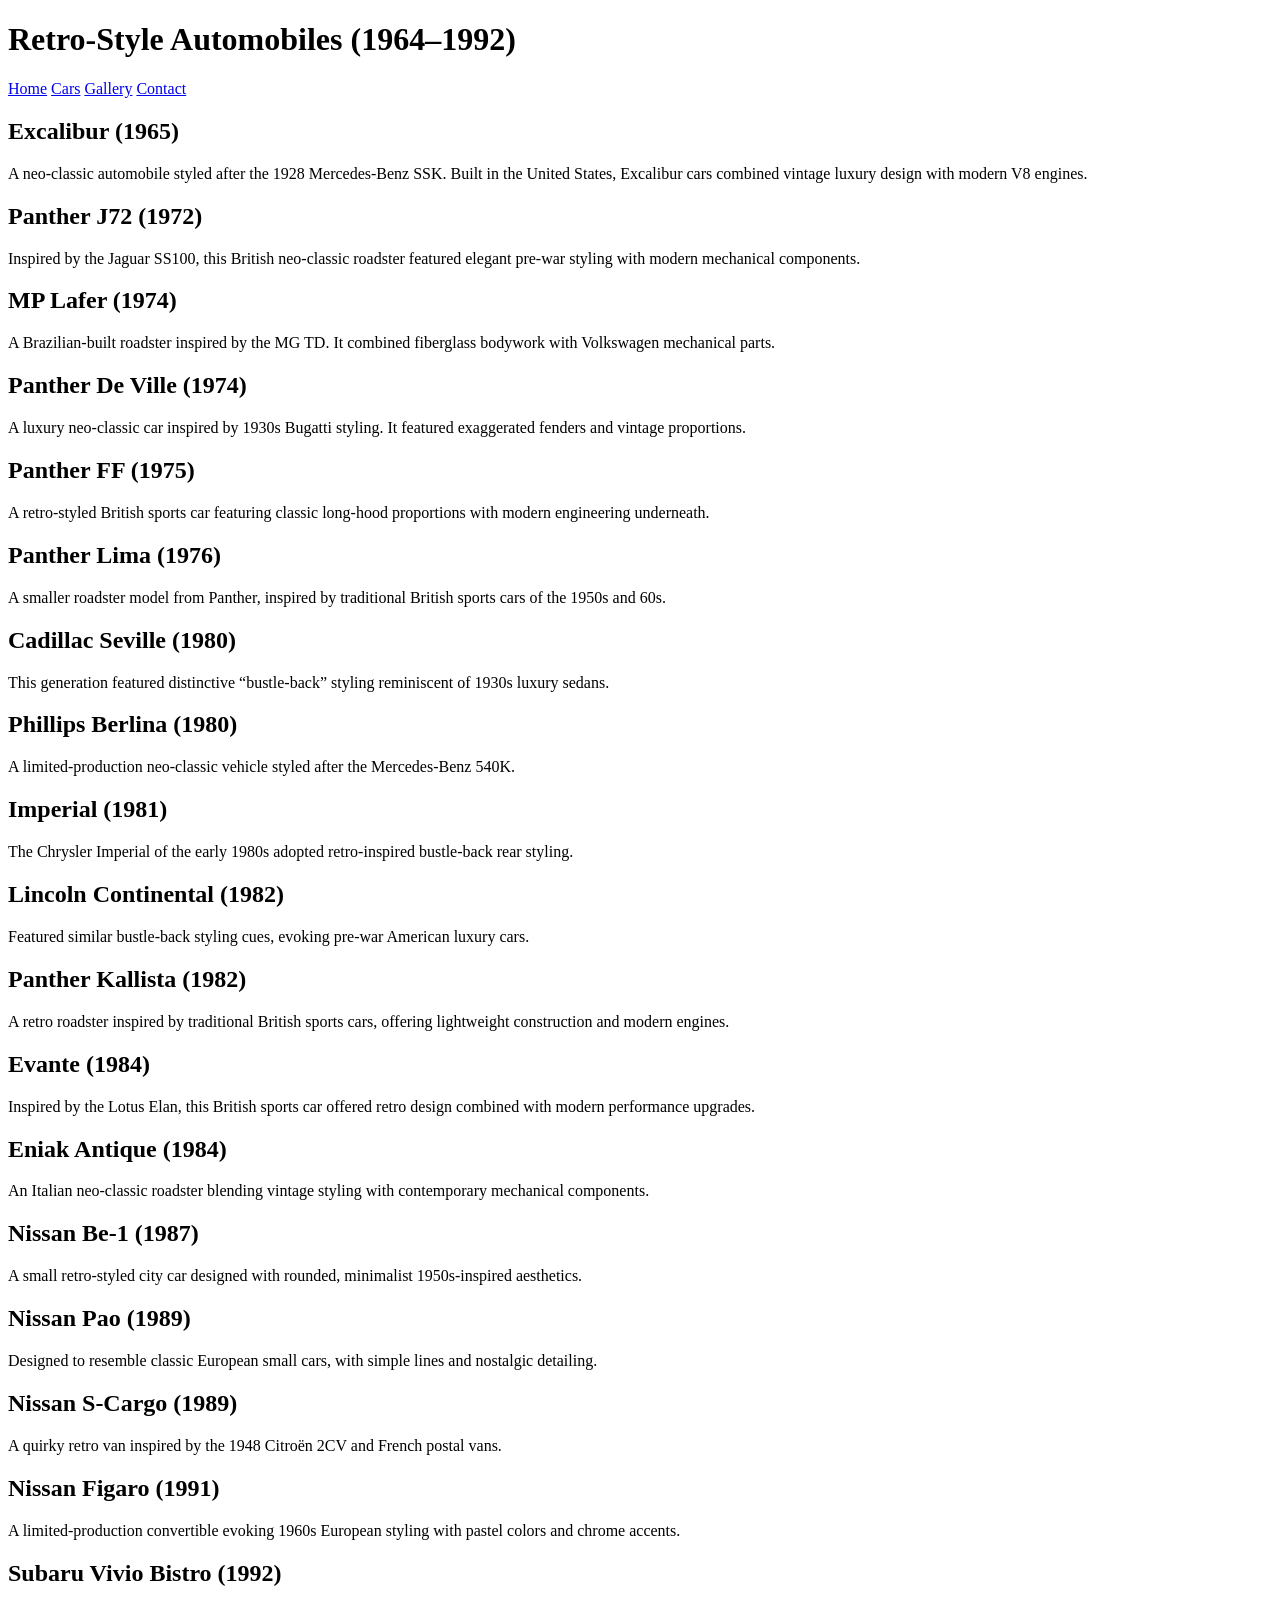
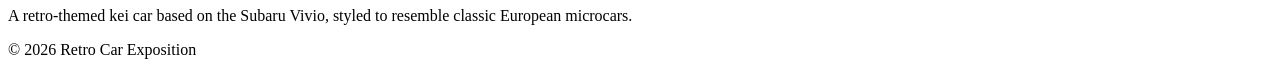
==== cars.html @ a3def466 "Add files via upload" ====
<!DOCTYPE html>
<html lang="en">
<head>
    <meta charset="UTF-8">
    <title>Retro Cars – Detailed Information</title>
    <link rel="stylesheet" href="style.css">
</head>
<body>

<header>
    <h1>Retro-Style Automobiles (1964–1992)</h1>
    <nav>
        <a href="index.html">Home</a>
        <a href="cars.html">Cars</a>
        <a href="gallery.html">Gallery</a>
        <a href="contact.html">Contact</a>
    </nav>
</header>

<section>

<article>
<h2>Excalibur (1965)</h2>
<p>A neo-classic automobile styled after the 1928 Mercedes-Benz SSK. 
Built in the United States, Excalibur cars combined vintage luxury design 
with modern V8 engines.</p>
</article>

<article>
<h2>Panther J72 (1972)</h2>
<p>Inspired by the Jaguar SS100, this British neo-classic roadster 
featured elegant pre-war styling with modern mechanical components.</p>
</article>

<article>
<h2>MP Lafer (1974)</h2>
<p>A Brazilian-built roadster inspired by the MG TD. 
It combined fiberglass bodywork with Volkswagen mechanical parts.</p>
</article>

<article>
<h2>Panther De Ville (1974)</h2>
<p>A luxury neo-classic car inspired by 1930s Bugatti styling. 
It featured exaggerated fenders and vintage proportions.</p>
</article>

<article>
<h2>Panther FF (1975)</h2>
<p>A retro-styled British sports car featuring classic long-hood proportions 
with modern engineering underneath.</p>
</article>

<article>
<h2>Panther Lima (1976)</h2>
<p>A smaller roadster model from Panther, inspired by traditional 
British sports cars of the 1950s and 60s.</p>
</article>

<article>
<h2>Cadillac Seville (1980)</h2>
<p>This generation featured distinctive “bustle-back” styling 
reminiscent of 1930s luxury sedans.</p>
</article>

<article>
<h2>Phillips Berlina (1980)</h2>
<p>A limited-production neo-classic vehicle styled after the 
Mercedes-Benz 540K.</p>
</article>

<article>
<h2>Imperial (1981)</h2>
<p>The Chrysler Imperial of the early 1980s adopted retro-inspired 
bustle-back rear styling.</p>
</article>

<article>
<h2>Lincoln Continental (1982)</h2>
<p>Featured similar bustle-back styling cues, evoking pre-war 
American luxury cars.</p>
</article>

<article>
<h2>Panther Kallista (1982)</h2>
<p>A retro roadster inspired by traditional British sports cars, 
offering lightweight construction and modern engines.</p>
</article>

<article>
<h2>Evante (1984)</h2>
<p>Inspired by the Lotus Elan, this British sports car offered 
retro design combined with modern performance upgrades.</p>
</article>

<article>
<h2>Eniak Antique (1984)</h2>
<p>An Italian neo-classic roadster blending vintage styling 
with contemporary mechanical components.</p>
</article>

<article>
<h2>Nissan Be-1 (1987)</h2>
<p>A small retro-styled city car designed with rounded, 
minimalist 1950s-inspired aesthetics.</p>
</article>

<article>
<h2>Nissan Pao (1989)</h2>
<p>Designed to resemble classic European small cars, 
with simple lines and nostalgic detailing.</p>
</article>

<article>
<h2>Nissan S-Cargo (1989)</h2>
<p>A quirky retro van inspired by the 1948 Citroën 2CV 
and French postal vans.</p>
</article>

<article>
<h2>Nissan Figaro (1991)</h2>
<p>A limited-production convertible evoking 1960s European styling 
with pastel colors and chrome accents.</p>
</article>

<article>
<h2>Subaru Vivio Bistro (1992)</h2>
<p>A retro-themed kei car based on the Subaru Vivio, 
styled to resemble classic European microcars.</p>
</article>

</section>

<footer>
<p>&copy; 2026 Retro Car Exposition</p>
</footer>

</body>
</html>
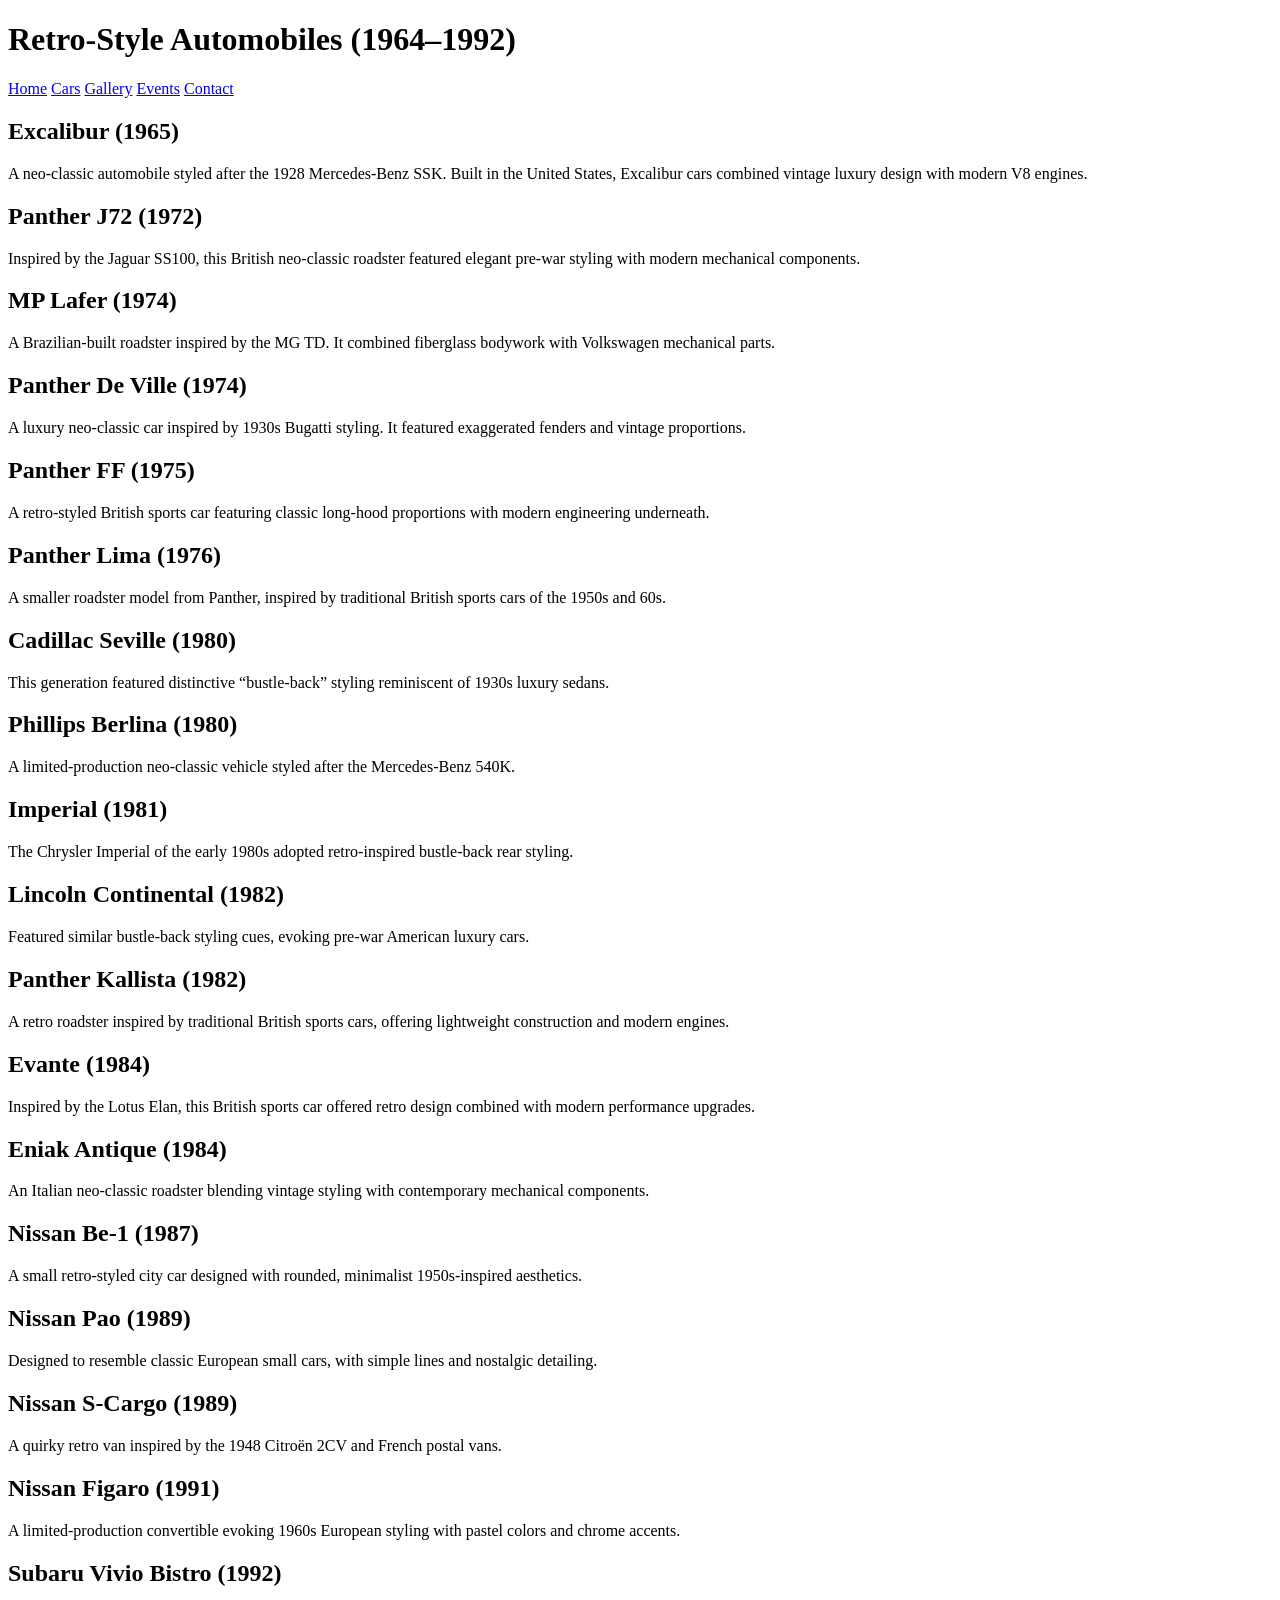
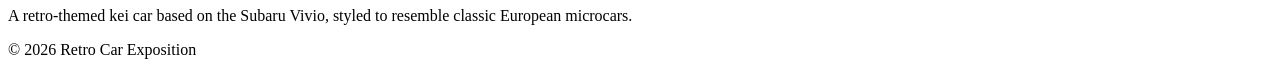
==== commit 2f6941ff: "Add files via upload" ====
--- a/cars.html
+++ b/cars.html
@@ -2,8 +2,8 @@
 <html lang="en">
 <head>
     <meta charset="UTF-8">
-    <title>Retro Cars – Detailed Information</title>
-    <link rel="stylesheet" href="style.css">
+    <title>Retro Cars - Detailed Information</title>
+    <link rel="stylesheet" href="Styles/cars.css">
 </head>
 <body>
 
@@ -13,122 +13,127 @@
         <a href="index.html">Home</a>
         <a href="cars.html">Cars</a>
         <a href="gallery.html">Gallery</a>
+        <a href="events.html">Events</a>
         <a href="contact.html">Contact</a>
     </nav>
 </header>
 
-<section>
+<main>
 
-<article>
-<h2>Excalibur (1965)</h2>
-<p>A neo-classic automobile styled after the 1928 Mercedes-Benz SSK. 
-Built in the United States, Excalibur cars combined vintage luxury design 
-with modern V8 engines.</p>
-</article>
+    <section>
 
-<article>
-<h2>Panther J72 (1972)</h2>
-<p>Inspired by the Jaguar SS100, this British neo-classic roadster 
-featured elegant pre-war styling with modern mechanical components.</p>
-</article>
+    <article>
+    <h2>Excalibur (1965)</h2>
+    <p>A neo-classic automobile styled after the 1928 Mercedes-Benz SSK. 
+    Built in the United States, Excalibur cars combined vintage luxury design 
+    with modern V8 engines.</p>
+    </article>
 
-<article>
-<h2>MP Lafer (1974)</h2>
-<p>A Brazilian-built roadster inspired by the MG TD. 
-It combined fiberglass bodywork with Volkswagen mechanical parts.</p>
-</article>
+    <article>
+    <h2>Panther J72 (1972)</h2>
+    <p>Inspired by the Jaguar SS100, this British neo-classic roadster 
+    featured elegant pre-war styling with modern mechanical components.</p>
+    </article>
 
-<article>
-<h2>Panther De Ville (1974)</h2>
-<p>A luxury neo-classic car inspired by 1930s Bugatti styling. 
-It featured exaggerated fenders and vintage proportions.</p>
-</article>
+    <article>
+    <h2>MP Lafer (1974)</h2>
+    <p>A Brazilian-built roadster inspired by the MG TD. 
+    It combined fiberglass bodywork with Volkswagen mechanical parts.</p>
+    </article>
 
-<article>
-<h2>Panther FF (1975)</h2>
-<p>A retro-styled British sports car featuring classic long-hood proportions 
-with modern engineering underneath.</p>
-</article>
+    <article>
+    <h2>Panther De Ville (1974)</h2>
+    <p>A luxury neo-classic car inspired by 1930s Bugatti styling. 
+    It featured exaggerated fenders and vintage proportions.</p>
+    </article>
 
-<article>
-<h2>Panther Lima (1976)</h2>
-<p>A smaller roadster model from Panther, inspired by traditional 
-British sports cars of the 1950s and 60s.</p>
-</article>
+    <article>
+    <h2>Panther FF (1975)</h2>
+    <p>A retro-styled British sports car featuring classic long-hood proportions 
+    with modern engineering underneath.</p>
+    </article>
 
-<article>
-<h2>Cadillac Seville (1980)</h2>
-<p>This generation featured distinctive “bustle-back” styling 
-reminiscent of 1930s luxury sedans.</p>
-</article>
+    <article>
+    <h2>Panther Lima (1976)</h2>
+    <p>A smaller roadster model from Panther, inspired by traditional 
+    British sports cars of the 1950s and 60s.</p>
+    </article>
 
-<article>
-<h2>Phillips Berlina (1980)</h2>
-<p>A limited-production neo-classic vehicle styled after the 
-Mercedes-Benz 540K.</p>
-</article>
+    <article>
+    <h2>Cadillac Seville (1980)</h2>
+    <p>This generation featured distinctive “bustle-back” styling 
+    reminiscent of 1930s luxury sedans.</p>
+    </article>
 
-<article>
-<h2>Imperial (1981)</h2>
-<p>The Chrysler Imperial of the early 1980s adopted retro-inspired 
-bustle-back rear styling.</p>
-</article>
+    <article>
+    <h2>Phillips Berlina (1980)</h2>
+    <p>A limited-production neo-classic vehicle styled after the 
+    Mercedes-Benz 540K.</p>
+    </article>
 
-<article>
-<h2>Lincoln Continental (1982)</h2>
-<p>Featured similar bustle-back styling cues, evoking pre-war 
-American luxury cars.</p>
-</article>
+    <article>
+    <h2>Imperial (1981)</h2>
+    <p>The Chrysler Imperial of the early 1980s adopted retro-inspired 
+    bustle-back rear styling.</p>
+    </article>
 
-<article>
-<h2>Panther Kallista (1982)</h2>
-<p>A retro roadster inspired by traditional British sports cars, 
-offering lightweight construction and modern engines.</p>
-</article>
+    <article>
+    <h2>Lincoln Continental (1982)</h2>
+    <p>Featured similar bustle-back styling cues, evoking pre-war 
+    American luxury cars.</p>
+    </article>
 
-<article>
-<h2>Evante (1984)</h2>
-<p>Inspired by the Lotus Elan, this British sports car offered 
-retro design combined with modern performance upgrades.</p>
-</article>
+    <article>
+    <h2>Panther Kallista (1982)</h2>
+    <p>A retro roadster inspired by traditional British sports cars, 
+    offering lightweight construction and modern engines.</p>
+    </article>
 
-<article>
-<h2>Eniak Antique (1984)</h2>
-<p>An Italian neo-classic roadster blending vintage styling 
-with contemporary mechanical components.</p>
-</article>
+    <article>
+    <h2>Evante (1984)</h2>
+    <p>Inspired by the Lotus Elan, this British sports car offered 
+    retro design combined with modern performance upgrades.</p>
+    </article>
 
-<article>
-<h2>Nissan Be-1 (1987)</h2>
-<p>A small retro-styled city car designed with rounded, 
-minimalist 1950s-inspired aesthetics.</p>
-</article>
+    <article>
+    <h2>Eniak Antique (1984)</h2>
+    <p>An Italian neo-classic roadster blending vintage styling 
+    with contemporary mechanical components.</p>
+    </article>
 
-<article>
-<h2>Nissan Pao (1989)</h2>
-<p>Designed to resemble classic European small cars, 
-with simple lines and nostalgic detailing.</p>
-</article>
+    <article>
+    <h2>Nissan Be-1 (1987)</h2>
+    <p>A small retro-styled city car designed with rounded, 
+    minimalist 1950s-inspired aesthetics.</p>
+    </article>
 
-<article>
-<h2>Nissan S-Cargo (1989)</h2>
-<p>A quirky retro van inspired by the 1948 Citroën 2CV 
-and French postal vans.</p>
-</article>
+    <article>
+    <h2>Nissan Pao (1989)</h2>
+    <p>Designed to resemble classic European small cars, 
+    with simple lines and nostalgic detailing.</p>
+    </article>
 
-<article>
-<h2>Nissan Figaro (1991)</h2>
-<p>A limited-production convertible evoking 1960s European styling 
-with pastel colors and chrome accents.</p>
-</article>
+    <article>
+    <h2>Nissan S-Cargo (1989)</h2>
+    <p>A quirky retro van inspired by the 1948 Citroën 2CV 
+    and French postal vans.</p>
+    </article>
 
-<article>
-<h2>Subaru Vivio Bistro (1992)</h2>
-<p>A retro-themed kei car based on the Subaru Vivio, 
-styled to resemble classic European microcars.</p>
-</article>
+    <article>
+    <h2>Nissan Figaro (1991)</h2>
+    <p>A limited-production convertible evoking 1960s European styling 
+    with pastel colors and chrome accents.</p>
+    </article>
 
-</section>
+    <article>
+    <h2>Subaru Vivio Bistro (1992)</h2>
+    <p>A retro-themed kei car based on the Subaru Vivio, 
+    styled to resemble classic European microcars.</p>
+    </article>
+
+    </section>
+
+</main>
 
 <footer>
 <p>&copy; 2026 Retro Car Exposition</p>
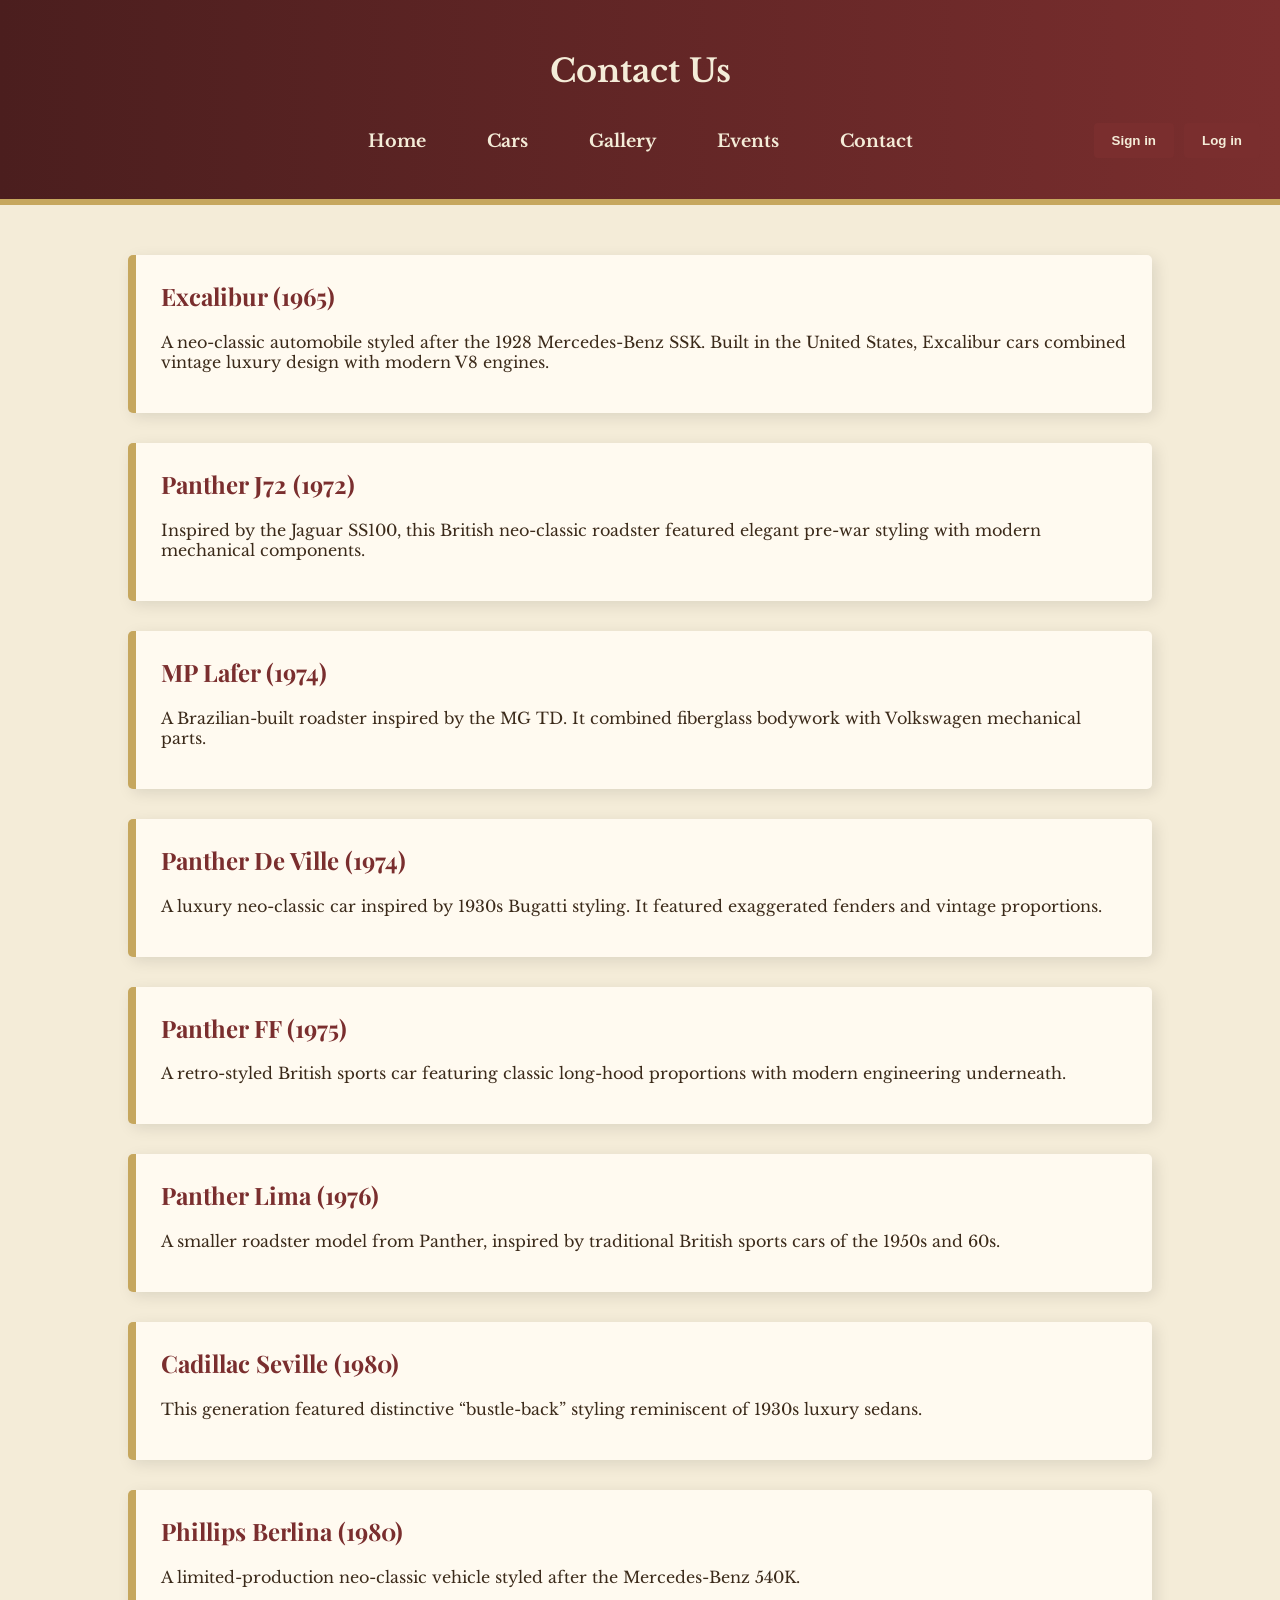
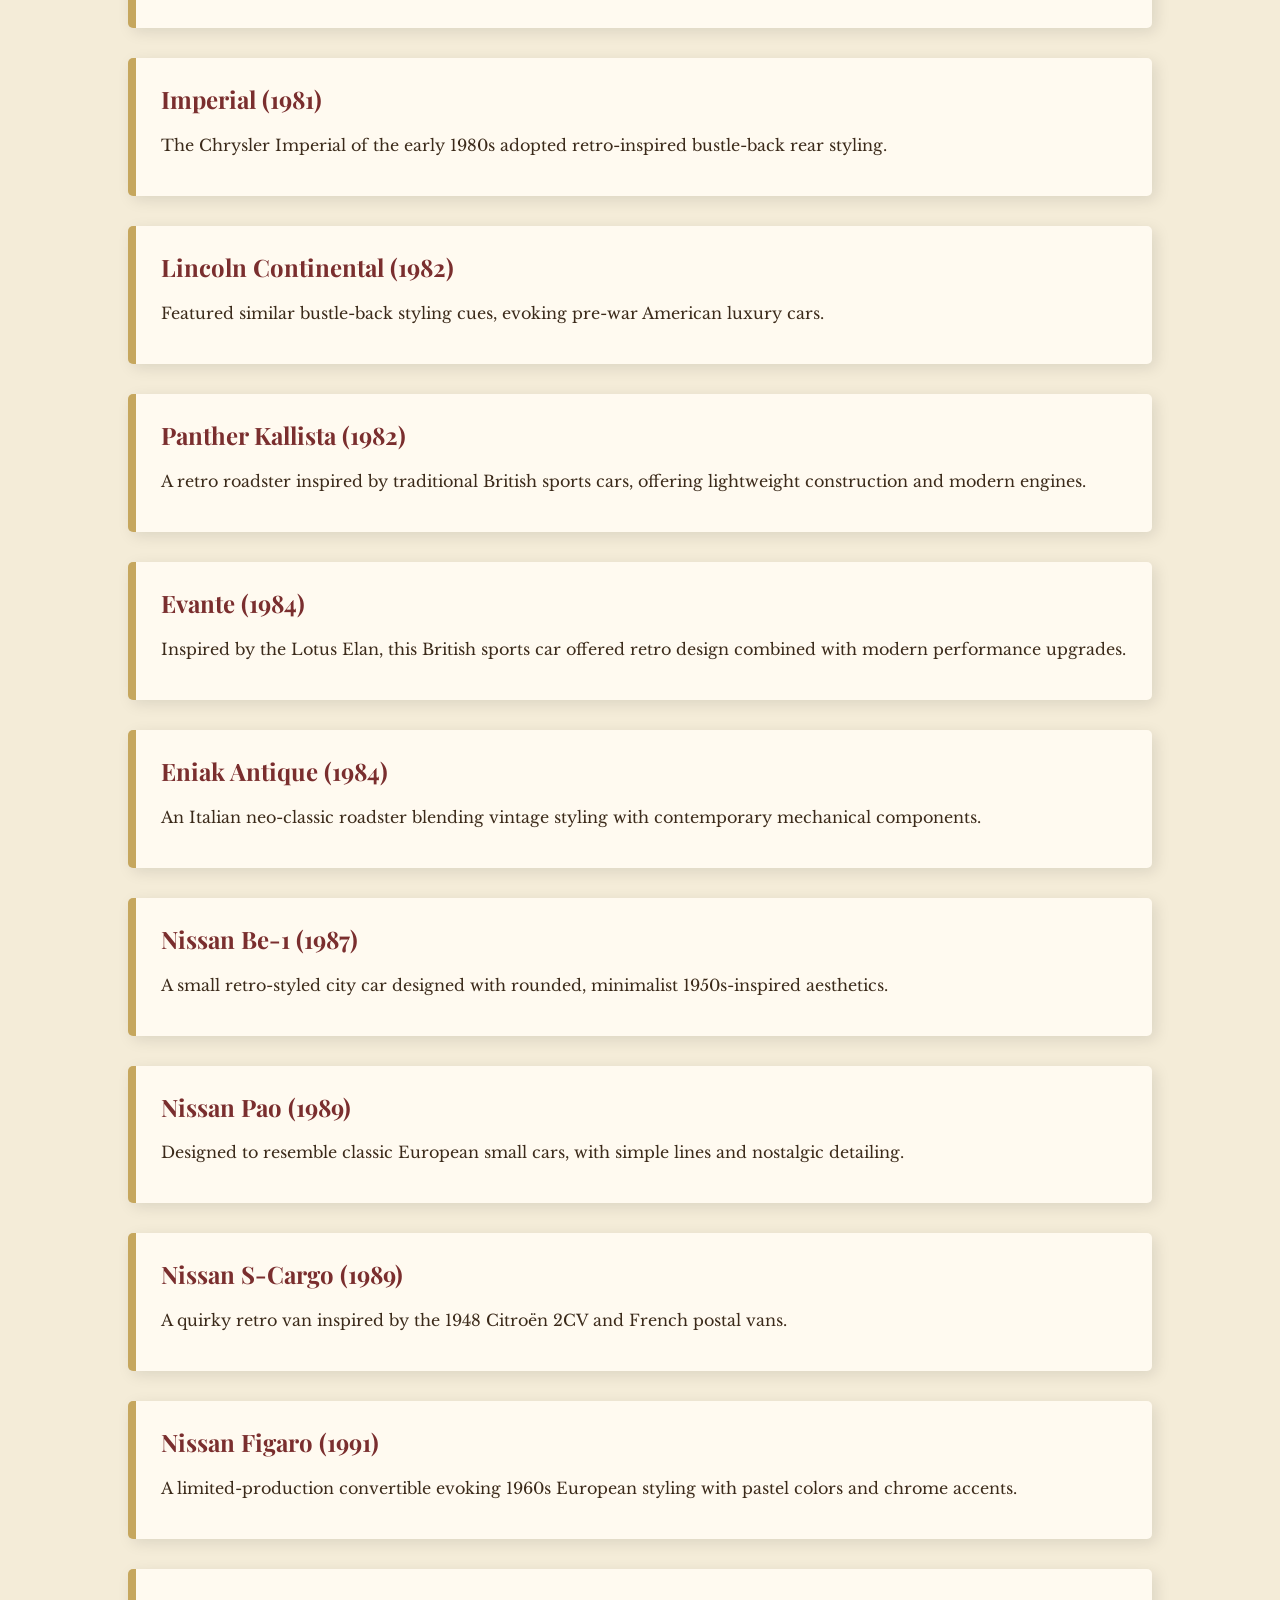
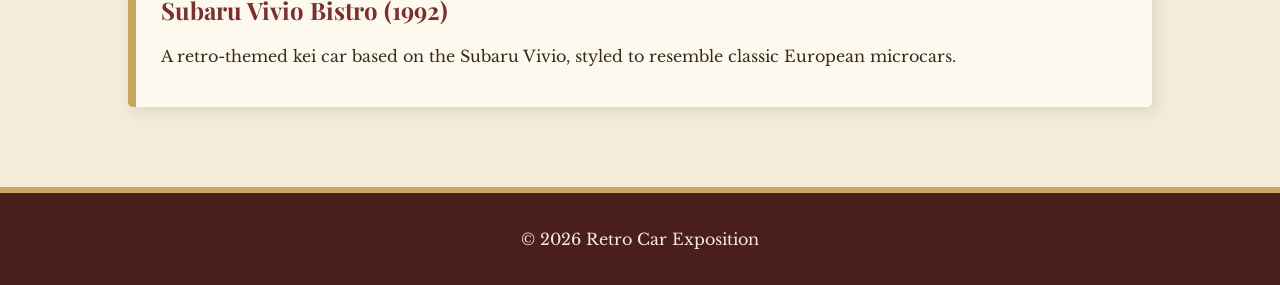
==== commit 920eb221: "Add files via upload" ====
--- a/cars.html
+++ b/cars.html
@@ -8,15 +8,22 @@
 <body>
 
 <header>
-    <h1>Retro-Style Automobiles (1964–1992)</h1>
-    <nav>
-        <a href="index.html">Home</a>
-        <a href="cars.html">Cars</a>
-        <a href="gallery.html">Gallery</a>
-        <a href="events.html">Events</a>
-        <a href="contact.html">Contact</a>
+    <h1>Contact Us</h1>
+    <nav class="main-nav">
+        <div class="nav-links">
+            <a href="index.html">Home</a>
+            <a href="cars.html">Cars</a>
+            <a href="gallery.html">Gallery</a>
+            <a href="events.html">Events</a>
+            <a href="contact.html">Contact</a>
+        </div>
+        <div class="nav-actions">
+            <button id="registerBtn">Sign in</button>
+            <button id="loginBtn">Log in</button>
+        </div>
     </nav>
 </header>
+
 
 <main>
 
@@ -140,4 +147,4 @@
 </footer>
 
 </body>
-</html>
+</html>
--- a/Styles/cars.css
+++ b/Styles/cars.css
@@ -0,0 +1,137 @@
+@import url('https://fonts.googleapis.com/css2?family=Playfair+Display:wght@600;700&family=Cinzel:wght@500&family=Libre+Baskerville&display=swap');
+
+body {
+    margin: 0;
+    font-family: 'Libre Baskerville', serif;
+    background-color: #f4ecd8;
+    color: #3b2a1a;
+    min-height: 100vh;
+    display: flex;
+    flex-direction: column;
+}
+main {
+    flex: 1;
+}
+
+header {
+    background: linear-gradient(to right, #4b1e1e, #7a2e2e);
+    color: #f4ecd8;
+    padding: 30px 20px;
+    text-align: center;
+    border-bottom: 6px solid #c6a75e;
+}
+
+nav {
+    margin-top: 15px;
+}
+
+nav a {
+    text-decoration: none;
+    color: #f4ecd8;
+    margin: 0 15px;
+    font-weight: bold;
+    font-size: 1.1rem;
+    padding: 5px 8px;
+    transition: 0.3s;
+}
+
+nav a:hover {
+    background-color: #c6a75e;
+    color: #4b1e1e;
+    border-radius: 4px;
+}
+
+nav {
+    margin-top: 15px;
+    position: relative;
+    display: flex;
+    align-items: center;
+    min-height: 56px;
+}
+
+nav .nav-links {
+    position: absolute;
+    left: 50%;
+    transform: translateX(-50%);
+    display: flex;
+    gap: 15px;
+    white-space: nowrap;
+}
+
+nav .nav-actions {
+    margin-left: auto;
+    display: flex;
+    gap: 10px;
+}
+
+nav button {
+    background-color: #7a2e2e;
+    color: #f4ecd8;
+    padding: 10px 18px;
+    border: none;
+    font-weight: bold;
+    cursor: pointer;
+    border-radius: 4px;
+    transition: 0.3s;
+}
+
+nav button:hover {
+    background-color: #c6a75e;
+    color: #4b1e1e;
+}
+
+section {
+    padding: 50px 10%;
+}
+
+article {
+    background-color: #fffaf0;
+    padding: 25px;
+    margin-bottom: 30px;
+    border-left: 8px solid #c6a75e;
+    box-shadow: 4px 4px 15px rgba(0,0,0,0.1);
+    border-radius: 5px;
+}
+
+article h2 {
+    margin-top: 0;
+    font-family: 'Playfair Display', serif;
+    color: #7a2e2e;
+}
+
+footer {
+    background-color: #4b1e1e;
+    color: #f4ecd8;
+    text-align: center;
+    padding: 20px;
+    border-top: 6px solid #c6a75e;
+}
+
+@media (max-width: 768px) {
+    header h1 {
+        font-size: 2rem;
+    }
+
+    nav {
+        flex-direction: column;
+        align-items: center;
+        min-height: auto;
+    }
+
+    nav .nav-links {
+        position: static;
+        transform: none;
+        margin: 0 auto;
+        flex-wrap: wrap;
+        justify-content: center;
+    }
+
+    nav .nav-actions {
+        margin-left: 0;
+        justify-content: center;
+    }
+
+    section {
+        padding: 30px 5%;
+    }
+}
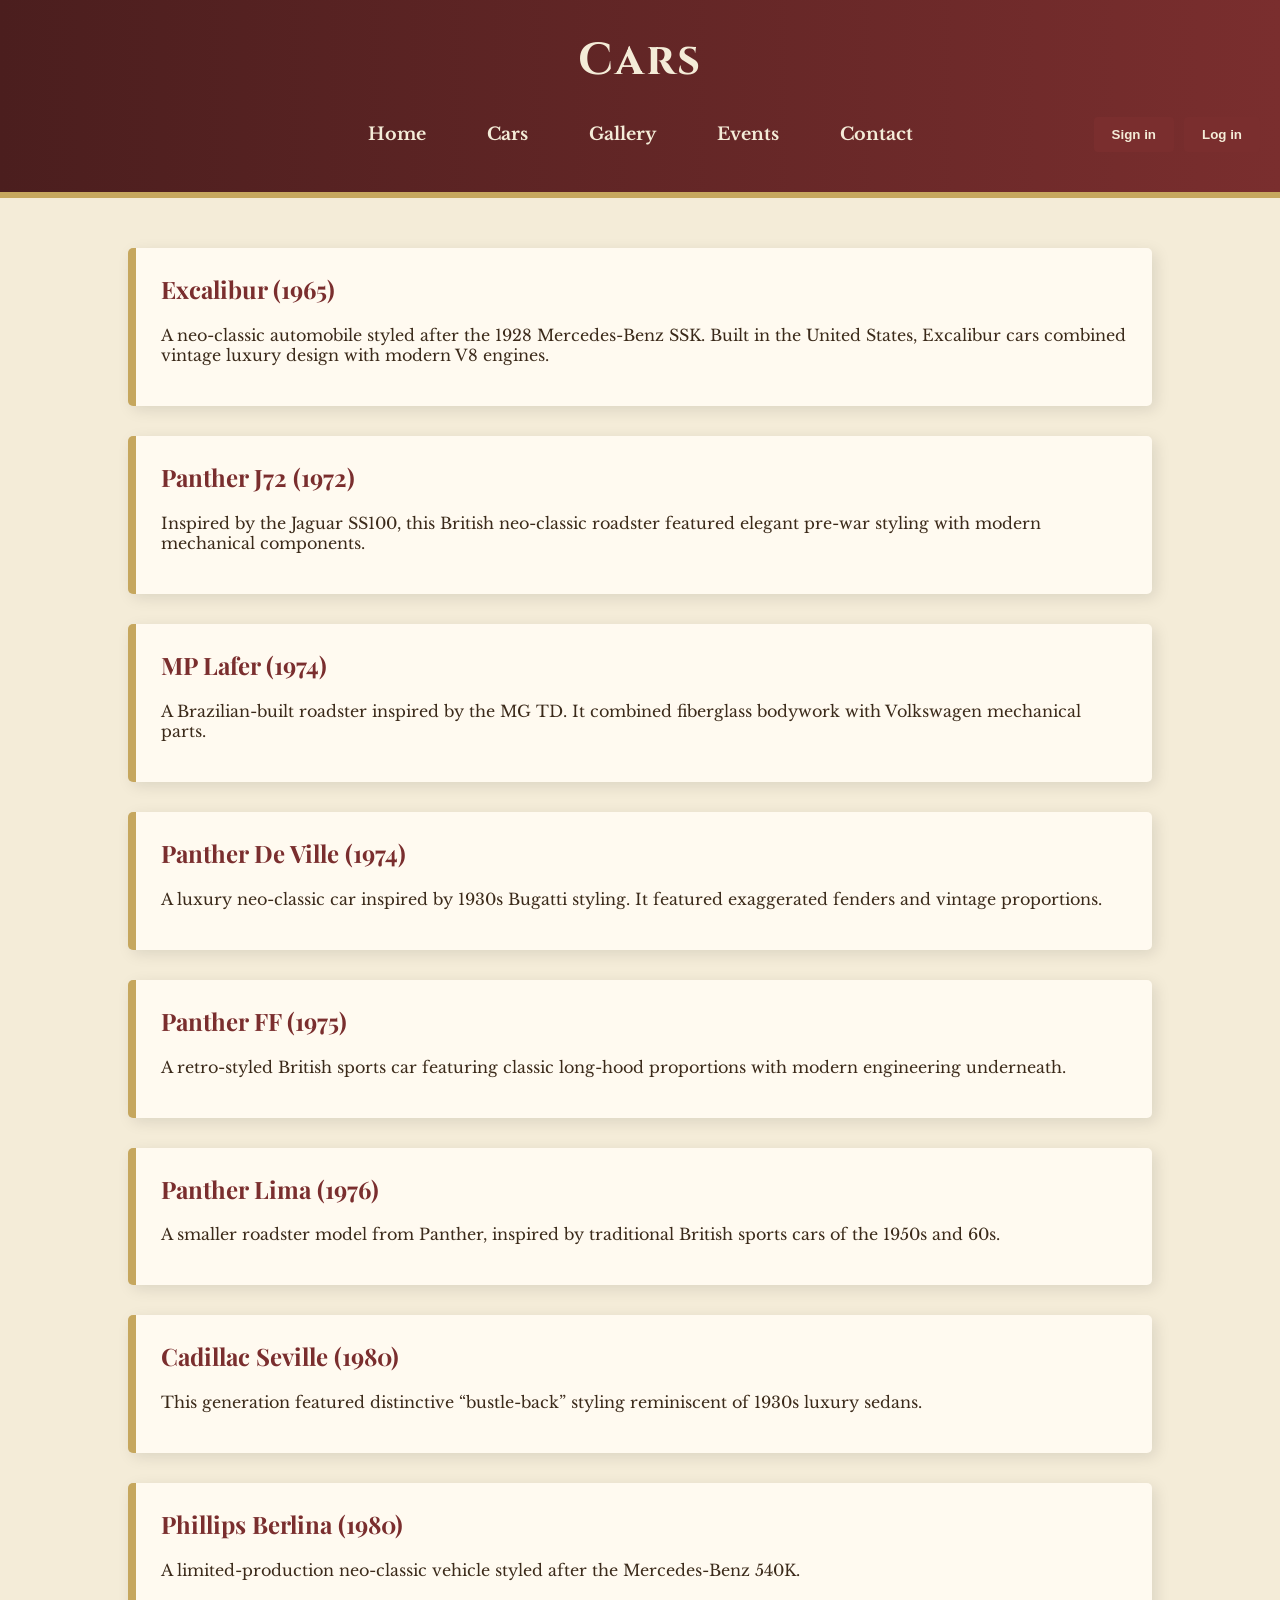
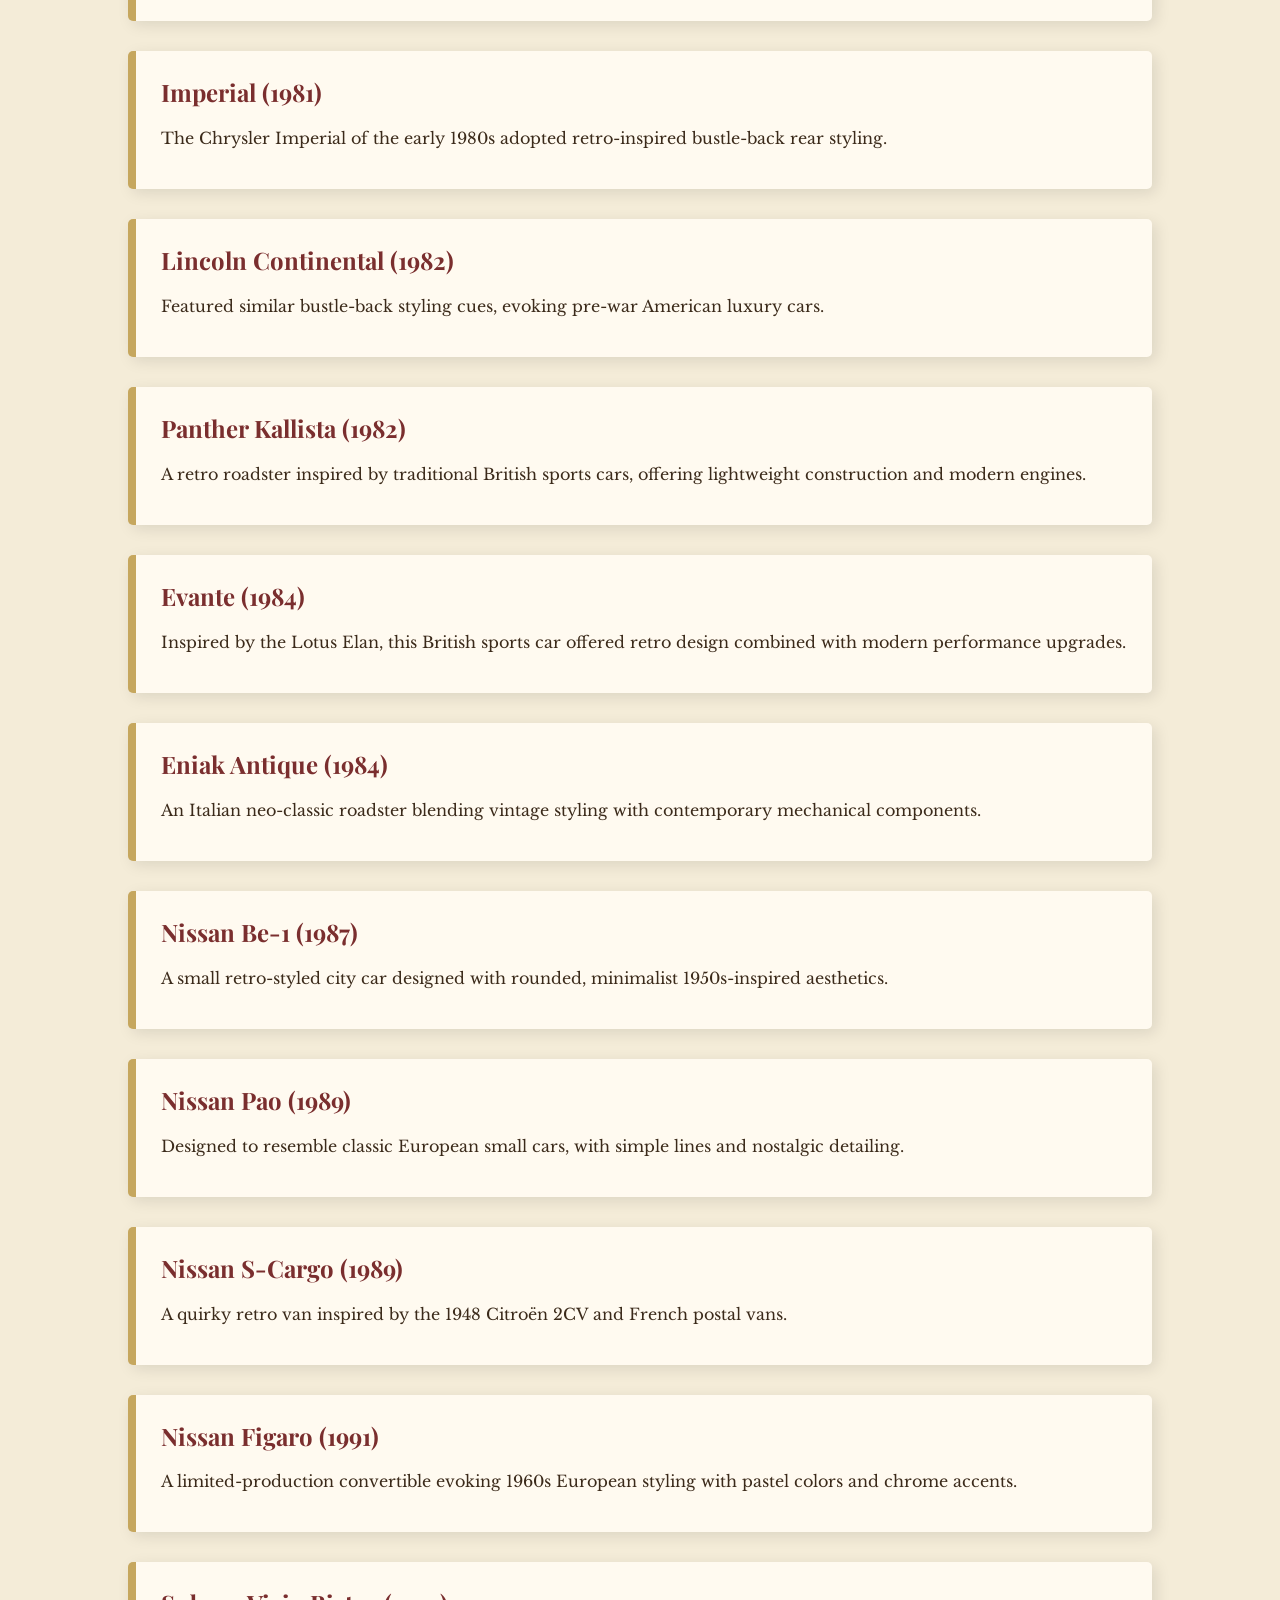
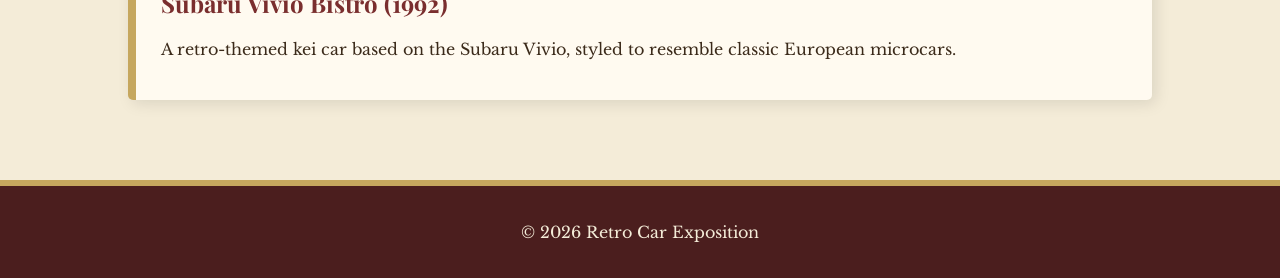
==== commit b21771e1: "Fixed headers" ====
--- a/cars.html
+++ b/cars.html
@@ -4,11 +4,13 @@
     <meta charset="UTF-8">
     <title>Retro Cars - Detailed Information</title>
     <link rel="stylesheet" href="Styles/cars.css">
+    <link rel="stylesheet" href="Styles/auth.css">
+    <script src="Scripts/auth.js"></script>
 </head>
 <body>
 
 <header>
-    <h1>Contact Us</h1>
+    <h1>Cars</h1>
     <nav class="main-nav">
         <div class="nav-links">
             <a href="index.html">Home</a>
--- a/Styles/cars.css
+++ b/Styles/cars.css
@@ -19,6 +19,13 @@
     padding: 30px 20px;
     text-align: center;
     border-bottom: 6px solid #c6a75e;
+}
+
+header h1 {
+    margin: 0;
+    font-family: 'Cinzel', serif;
+    font-size: 2.8rem;
+    letter-spacing: 2px;
 }
 
 nav {
--- a/Styles/auth.css
+++ b/Styles/auth.css
@@ -0,0 +1,105 @@
+.auth-modal {
+  display: none;
+  position: fixed;
+  top: 0;
+  left: 0;
+  width: 100%;
+  height: 100%;
+  background: rgba(0, 0, 0, 0.6);
+  z-index: 2000;
+  justify-content: center;
+  align-items: center;
+  padding: 20px;
+}
+
+.auth-modal__dialog {
+  width: 420px;
+  max-width: 100%;
+  background: #fffaf0;
+  border: 3px solid #c6a75e;
+  border-radius: 18px;
+  box-shadow: 0 16px 40px rgba(0, 0, 0, 0.18);
+  padding: 32px;
+  position: relative;
+}
+
+.auth-modal__close {
+  position: absolute;
+  top: 16px;
+  right: 18px;
+  background: none;
+  border: none;
+  color: #7a2e2e;
+  font-size: 1.5rem;
+  cursor: pointer;
+}
+
+.auth-modal__content h2 {
+  margin-top: 0;
+  margin-bottom: 8px;
+  color: #4b1e1e;
+  font-family: 'Cinzel', serif;
+}
+
+.auth-modal__subtitle {
+  margin: 0 0 20px;
+  color: #5d3c36;
+  font-size: 0.95rem;
+}
+
+.auth-modal__content label {
+  display: block;
+  margin-bottom: 6px;
+  color: #4b1e1e;
+  font-weight: 700;
+}
+
+.auth-modal__content input {
+  width: 100%;
+  border: 1px solid #c6a75e;
+  border-radius: 12px;
+  padding: 12px 14px;
+  margin-bottom: 16px;
+  background: #fffef7;
+  color: #3b2a1a;
+  font-family: inherit;
+  font-size: 1rem;
+}
+
+.auth-modal__content input:focus {
+  outline: none;
+  border-color: #7a2e2e;
+  box-shadow: 0 0 0 4px rgba(122, 46, 46, 0.12);
+}
+
+.auth-modal__button {
+  width: 100%;
+  padding: 14px 0;
+  border: none;
+  border-radius: 12px;
+  background-color: #7a2e2e;
+  color: #f4ecd8;
+  font-size: 1rem;
+  font-weight: 700;
+  cursor: pointer;
+  transition: background 0.3s ease, transform 0.2s ease;
+}
+
+.auth-modal__button:hover {
+  background-color: #c6a75e;
+  color: #4b1e1e;
+  transform: translateY(-1px);
+}
+
+.auth-modal__error {
+  min-height: 20px;
+  margin-bottom: 16px;
+  color: #b22222;
+  font-size: 0.9rem;
+}
+
+@media (max-width: 768px) {
+  .auth-modal__dialog {
+    padding: 24px;
+  }
+}
